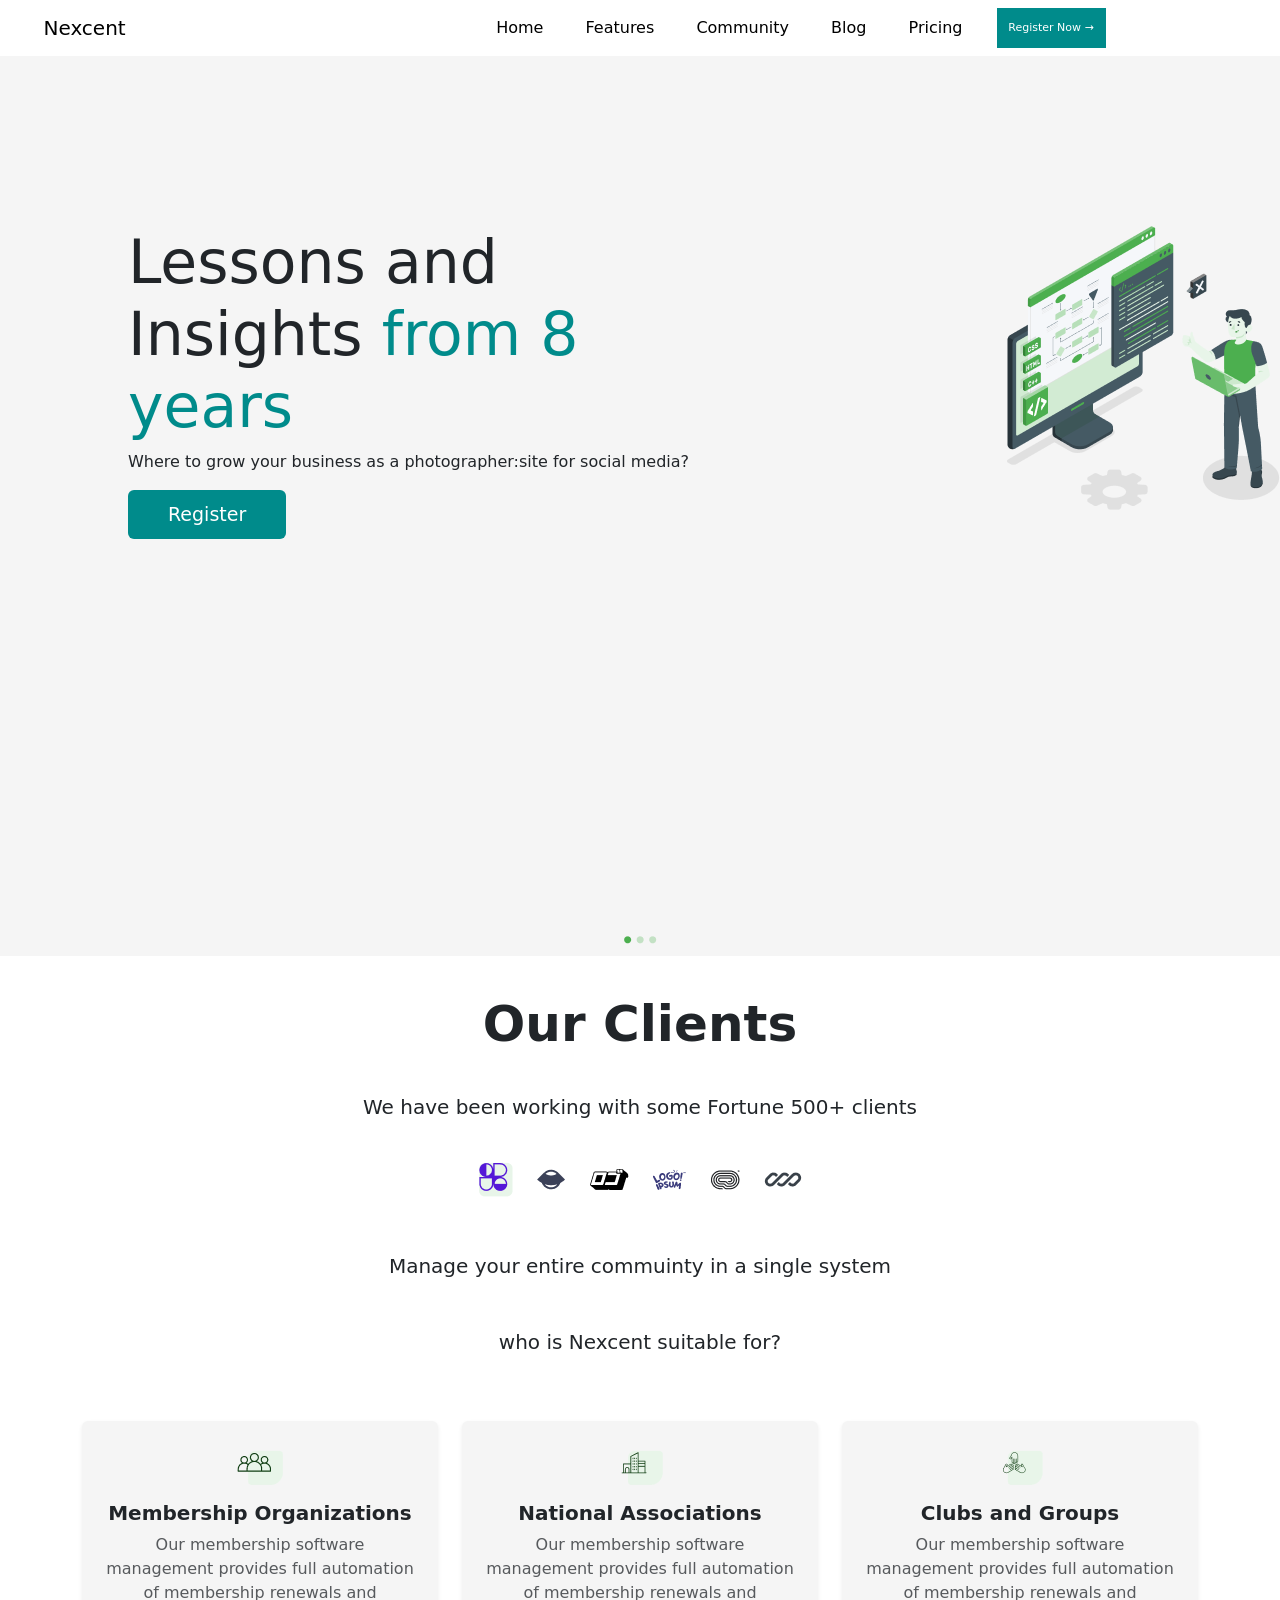
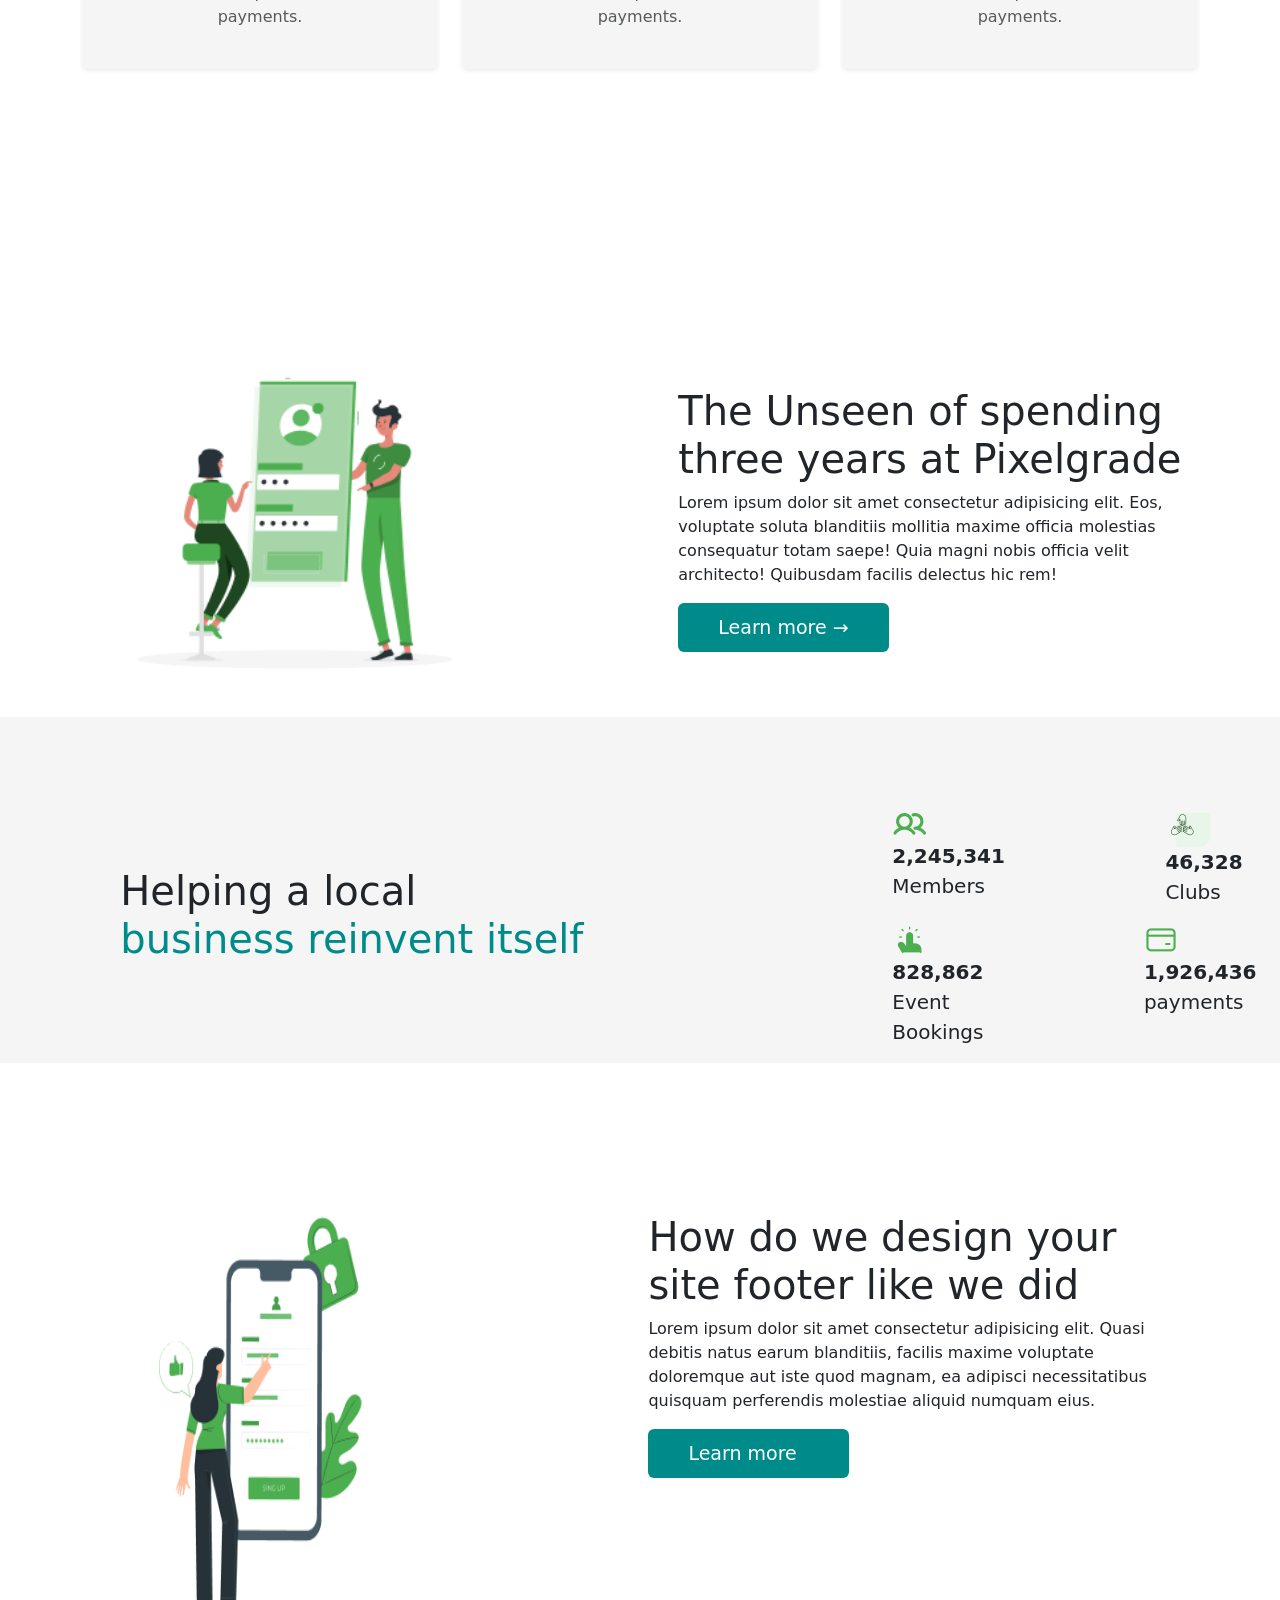
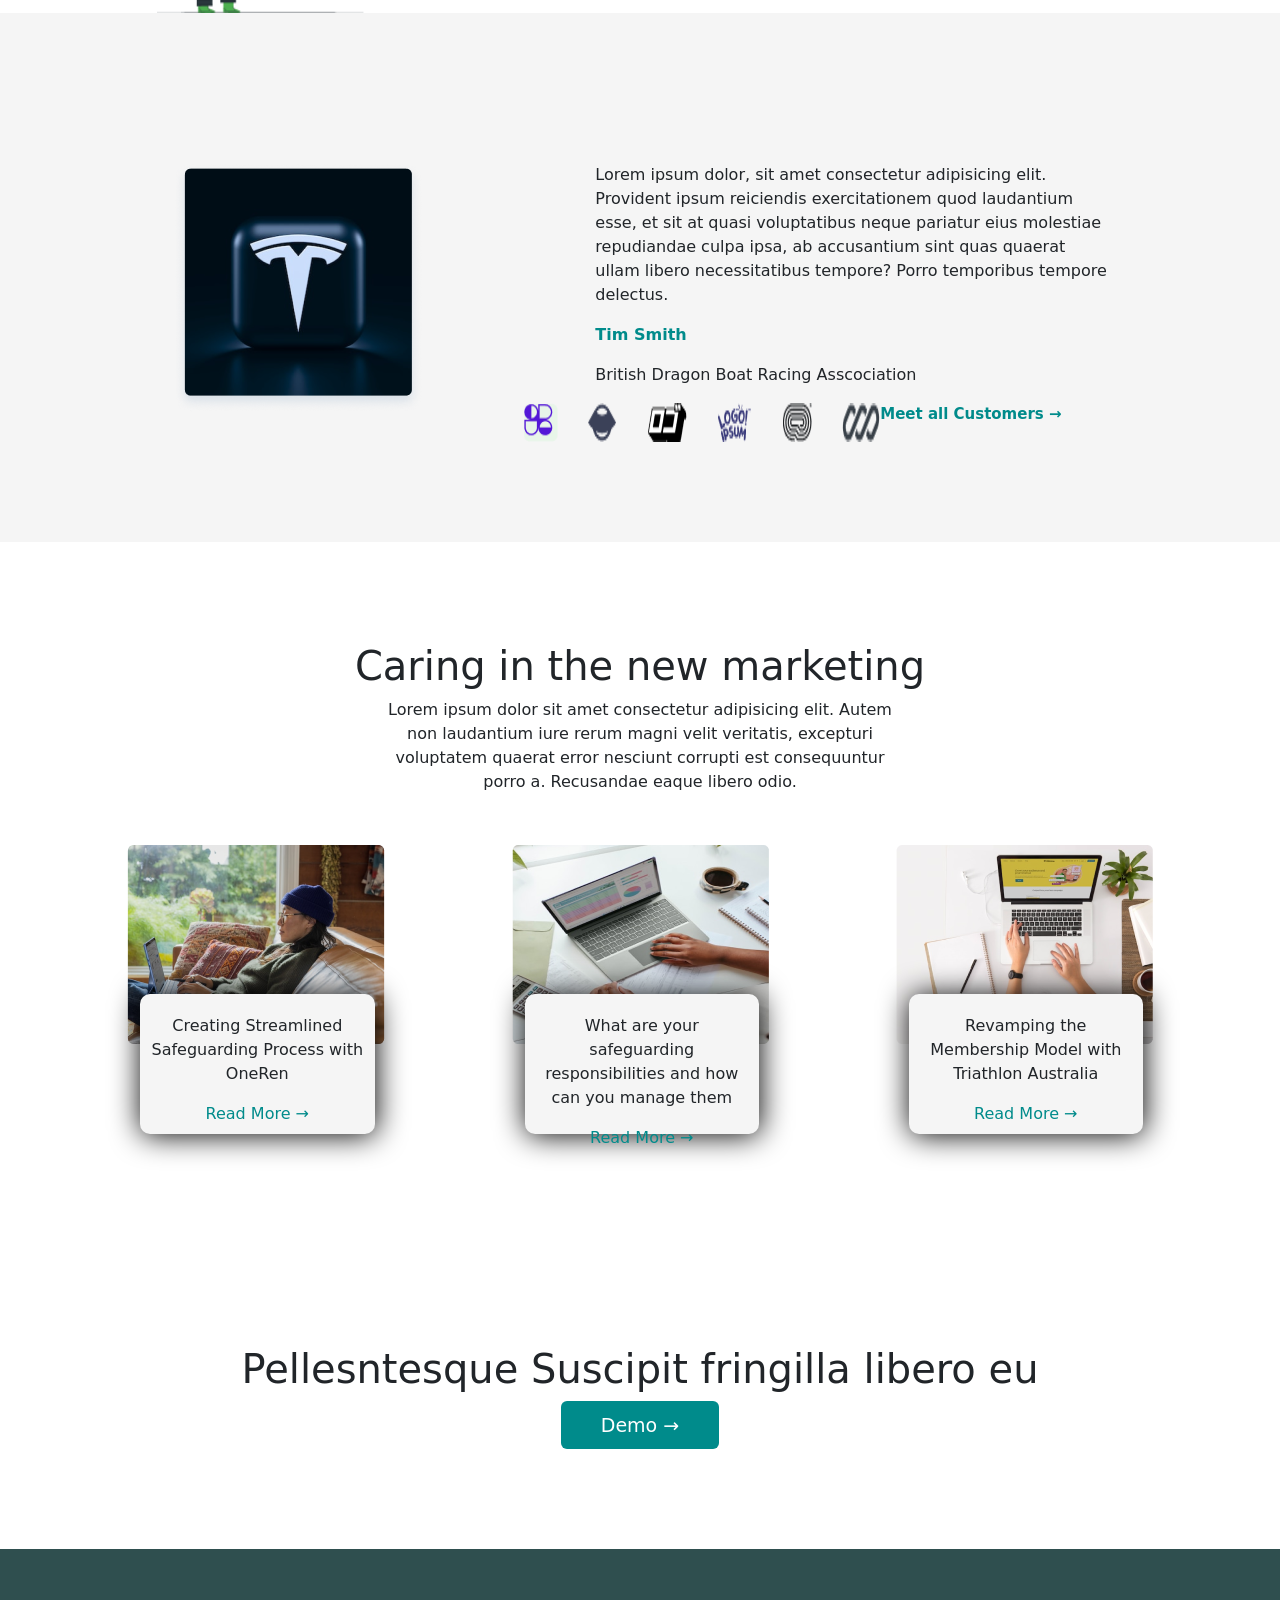
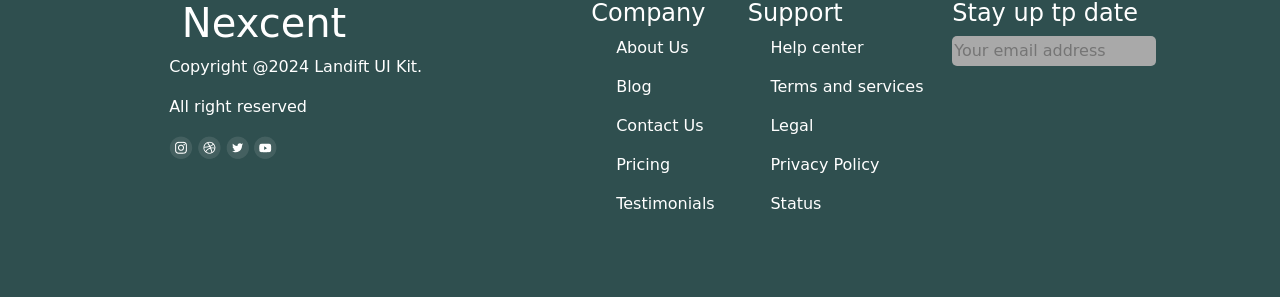
==== Projects/Figma project/index.html @ cd5480b9 "commited" ====
<!DOCTYPE html>
<html lang="en">
<head>
    <meta charset="UTF-8">
    <meta name="viewport" content="width=device-width, initial-scale=1.0">
    <title>Nexcent</title>
       
<!-- Custom bootstrap link -->
<link rel="stylesheet" href="index.css">
<!-- Css bootstrap link -->
<link href="https://cdn.jsdelivr.net/npm/bootstrap@5.0.2/dist/css/bootstrap.min.css" rel="stylesheet">    
<!-- Js -->
<script src="https://cdn.jsdelivr.net/npm/bootstrap@5.0.2/dist/js/bootstrap.bundle.min.js" ></script>
    
</head>
<body>

    <!-- Nav Bar -->
    <nav class="navbar navbar-expand-lg navbar-light ">
        <div class="container-fluid">
          <a class="navbar-brand " href="" id="logo" > <img src="img/icon.png" alt=""> Nexcent</a>
          <button class="navbar-toggler" type="button" data-bs-toggle="collapse" data-bs-target="#navbarNavDropdown" aria-controls="navbarNavDropdown" aria-expanded="false" aria-label="Toggle navigation">
            <span class="navbar-toggler-icon"></span>
          </button>
          <div class="collapse navbar-collapse" id="navbarNavDropdown">
            <ul class="navbar-nav">
      
                      <ul class="navbar-nav">
                        <li class="nav-item ">
                          <a class="nav-link active "  href="">Home</a>
                        </li>
                      <li class="nav-item">
                          <a class="nav-link active" href="">Features</a>
                          
                      </li>  
                            <li class="nav-item">
                              <a class="nav-link active " href="">Community </a>
                            </li>
                                        
                    <li class="nav-item ">
                      <a class="nav-link active " href="">Blog</a>
                    </li>

                    <li class="nav-item ">
                      <a class="nav-link active " href="">Pricing</a>
                    </li>
                    
                    <li class="nav-item ">
                      <button>Register Now &#8594;</button>
                    </li>
                    
              </ul>  
          </div>
        </div>
      </nav>
<!-- Ends Here -->




<!-- Section 1 -->

        <section class="section1">
            
          <div class="first">
              <h1>Lessons and Insights  <span style="color:darkcyan;">from 8 years</span> </h1>
              <p>Where to grow your business as a photographer:site for social media?</p>
              <button>Register</button>
          </div>

          <div class="first hidden" id="second">
              <img src="img/Illustration.png" alt="No_image">
          </div>

          
        </section>
        <div style="display: flex; justify-content:center; align-items:center;margin-top:-20px;">
          <img src="img/Dot.png" alt="No_image">

        </div>
        <!-- Ends Here -->



</section>


        <!-- Section2 -->
        <section class="section2">
          <div>
              <h1>Our Clients</h1>
          </div>
          <div>
              <p>We have been working with some Fortune 500+ clients</p>
  
          </div>
              <div class="d-flex flex-wrap justify-content-center align-items-center gap-4 my-4">
    <img src="img/Logo.png" alt="Client Logo" style="max-height:40px;">
    <img src="img/Logo (1).png" alt="Client Logo" style="max-height:60px;">
    <img src="img/Logo (2).png" alt="Client Logo" style="max-height:60px;">
    <img src="img/Logo (3).png" alt="Client Logo" style="max-height:60px;">
    <img src="img/Logo (4).png" alt="Client Logo" style="max-height:60px;">
    <img src="img/Logo (5).png" alt="Client Logo" style="max-height:60px;">
  </div>

            
          <div>
            <p >Manage your entire commuinty in a single system </p>
            
          </div>
          <div>
            <p>who is Nexcent suitable for?</p>
            
          </div>
          </section>
  
  
<!-- Ends Here -->




<!-- section  3   -->
        
     <!-- Section 3 -->
<section class="section3 py-5"  >
  <div class="container">
    <div class="row g-4 text-center">

      <div class="col-md-4" >
        <div class="card border-0 shadow-sm h-100 p-4" style="box-shadow:1px 1px 30px black;background-color: whitesmoke; cursor: pointer;">
          <img src="img/Icon (6).png" alt="Membership Organizations" class="mx-auto mb-3" style="max-height:60px;">
          <h5 class="fw-bold">Membership Organizations</h5>
          <p class="text-muted">
            Our membership software management provides full automation of membership renewals and payments.
          </p>
        </div>
      </div>

      <div class="col-md-4">
        <div class="card border-0 shadow-sm h-100 p-4" style="    box-shadow:1px 1px 30px black;    background-color: whitesmoke;    cursor: pointer;">
          <img src="img/Icon (5).png" alt="National Associations" class="mx-auto mb-3" style="max-height:60px;">
          <h5 class="fw-bold">National Associations</h5>
          <p class="text-muted">
            Our membership software management provides full automation of membership renewals and payments.
          </p>
        </div>
      </div>

      <div class="col-md-4">
        <div class="card border-0 shadow-sm h-100 p-4" style="    box-shadow:1px 1px 30px black;    background-color: whitesmoke;    cursor: pointer;">
          <img src="img/Icon (4).png" alt="Clubs and Groups" class="mx-auto mb-3" style="max-height:60px;">
          <h5 class="fw-bold">Clubs and Groups</h5>
          <p class="text-muted">
            Our membership software management provides full automation of membership renewals and payments.
          </p>
        </div>
      </div>

    </div>
  </div>
</section>


<!-- Ends Here -->




<!-- Section 4 -->

<section class="section4"> 

  <div  id="first">
      <img src="img/Frame 35.png" alt="No_image">
      

  </div>

  
  <div class="inner" id="first">
    <h1>The Unseen of spending three years at Pixelgrade</h1>

    <p>Lorem ipsum dolor sit amet consectetur adipisicing elit. Eos, voluptate soluta blanditiis mollitia maxime officia molestias consequatur totam saepe! Quia magni nobis officia velit architecto! Quibusdam facilis delectus hic rem!</p>
      <button>Learn more &#8594; </button>
  </div>

</section>
<!-- Ends Here -->



<!-- Section  5-->

<section class="section5">
  
  <div class="hid">
    <h1>Helping a local <span style="color:darkcyan;"> business reinvent itself</span> </h1>

  </div>


      
        <div class="inner hid">
          

          <div class="inner2 ">

            
                  
                <div>
                  <img src="img/Icon (2).png" alt="No_image">
            
                  <p>  2,245,341<br> <span style="font-weight: normal;">Members</span> </p>
                
                </div>
                  

                <div id="inner3">
                  <img src="img/Icon (4).png" alt="No_image">
                 
                  <p>46,328 <br> <span style="font-weight: normal;">  Clubs</span> </p>
                   
                </div>

                
                      
        
                      
                  
                </div>
                            

                <div class="inner2">

                          <div>
                              
                        <img src="img/Icon (1).png" alt="No_image"> 
        
                        <p>  828,862 <br>  <span style="font-weight: normal;">Event Bookings </span> </p>
                    
                          </div>
        
                  

                        <div id="inner3">
                          

                          
                              <img src="img/wallet.png" alt="No_image">
                             
                              <p> 1,926,436 <br>    <span style="font-weight: normal;">payments</span>  </p>

                        </div>

               </div>
                  
          
        </div>
        
      
  </section>

  <!-- Ends Here -->

<!-- Section6 -->


<section class="section6 hid">

      <div >
          <img src="img/pana.png" alt="No_image">
      </div>

      <div class="inner">
          <h1>How do we design your site footer like we did</h1>
          <p>Lorem ipsum dolor sit amet consectetur adipisicing elit. Quasi debitis natus earum blanditiis, facilis maxime voluptate doloremque aut iste quod magnam, ea adipisci necessitatibus quisquam perferendis molestiae aliquid numquam eius.</p>
          <button>Learn more &nbsp;</button>
      </div>
</section>


<!-- Ends here -->






<!-- Section7 -->

<section class="section7">

      <div class="hid">
          <img src="img/image 9.png" alt="No_image">
      </div>

      <div class="inner hid">
          
          <p>Lorem ipsum dolor, sit amet consectetur adipisicing elit. Provident ipsum reiciendis exercitationem quod laudantium esse, et sit at quasi voluptatibus neque pariatur eius molestiae repudiandae culpa ipsa, ab accusantium sint quas quaerat ullam libero necessitatibus tempore? Porro temporibus tempore delectus.</p>
          <p style="color: darkcyan;font-weight:bolder;">Tim Smith</p>
          <p>British Dragon Boat Racing Asscociation</p>
          
    <span><img src="img/Logo.png" alt="No_image"><img src="img/Logo (1).png" alt="No_image"><img src="img/Logo (2).png" alt="No_image"><img src="img/Logo (3).png" alt="No_image"><img src="img/Logo (4).png" alt="No_image"><img src="img/Logo (5).png" alt="No_image">    <p style="color: darkcyan;font-weight:bolder;font-size: 15px;">Meet all Customers &#8594;</p></span>

      </div>

</section>


<!-- Ends Here -->




<!-- Section8 -->
  <section class="section8">
   
      <h1>Caring in the new marketing</h1>
      
        <p>Lorem ipsum dolor sit amet consectetur adipisicing elit. Autem non laudantium iure rerum magni velit veritatis, excepturi voluptatem quaerat error nesciunt corrupti est consequuntur porro a. Recusandae eaque libero odio.</p>

        <div class="images">

          <div class="inner hid">

            <img src="img/image 18.png" alt="No_image">

            <div class="overlay">
                <p>Creating Streamlined Safeguarding Process with OneRen</p>
                <p style="color: darkcyan;">Read More &#8594;</p>

            </div>

          </div>
          
          <div class="inner hid">
            <img src="img/image 19.png" alt="No_image">

            <div class="overlay">
              <p>What are your safeguarding responsibilities and how can you manage them</p>
              <p style="color: darkcyan;">Read More &#8594;</p>
                
          </div>

            
          </div>
          
          <div class="inner hid">
            <img src="img/image 20.png" alt="No_image">

            <div class="overlay">

              <p>Revamping the Membership Model with Triathlon Australia</p>
              <p style="color: darkcyan;">Read More &#8594;</p>
                
          </div>

            
          </div>

          
        </div>

  </section>

<!-- Ends Here -->




<!-- Section9 -->

<section class="section9">
    <h1>Pellesntesque Suscipit fringilla libero eu</h1>
    <button>Demo &#8594;</button>
</section>
<!-- Ends Here -->

<!-- Footer -->

<footer >

    <div class="logo hid">
      <h1><img src="img/icon.png" alt=""> Nexcent</h1>
      <p>Copyright @2024 Landift UI Kit.</p>
      <p>All right reserved</p>
      <p><img src="img/insta.png" alt="No_image"> <img src="img/Social Icons.png" alt="No_image"> <img src="img/twitter.png" alt="No_image"> <img src="img/youtube.png" alt="No_image"> </p>
    </div>
   
    <div class="outer hid">
            
      <div class="inner">

        <h4>Company</h4>
        <ul>
          <li>About Us</li>
          <li>Blog</li>
          <li>Contact Us</li>
          <li>Pricing</li>
          <li>Testimonials</li>
          
        </ul>

      </div>

      <div class="secondouter">
              
          <div class="inner">
            
            <h4>Support</h4>
            <ul>
              <li>Help  center</li>
              <li>Terms and services</li>
              
              <li>Legal</li>
              
              <li>Privacy Policy</li>
              <li>Status</li>
              
            </ul>
            
          </div>

          <div class="inner" id="inner">

            <h4>Stay up tp date</h4>
            <input type="text"  placeholder="Your email address">
          </div>

      </div>
      
    </div>
    
</footer>

<!-- Ends Here -->
<script src="index.js"></script>

</body>
</html>
---- Projects/Figma project/index.css ----
nav{
    background-color: white;
}
#logo{
    font-size: 20px;
    font-weight: 500;
    margin-left: 2%;
}
ul{
    margin-left: 20%;
    
}
ul li{
    
    padding-left: 6%;
}


nav div ul li button{
    width: 190%;
    height: 40px;    
    background-color: darkcyan;
    color: white;
    border: none;
    font-size: 11px;


}


@media(max-width:1000px){
    nav div ul li button{
        width: 100%;
        
    
    }
    ul{
        margin-left: 0%;
        
    }
    ul li{
        
        padding-left: 0%;
    }
    
}

/* Sdction1 */

.section1{
    padding-top: 170px;
    
    display: flex;
    background-color: whitesmoke;
    padding-left: 10%;
    height: 100vh;


}

.section1 .first h1{
    font-size: 60px;
    width: 70%;
    
}


.section1 .first button{
    padding: 10px 40px;
    color: white;
    background-color: darkcyan;
    border: none;
    border-radius: 6px;
    font-size: 19px;
    transition: 1s;
}
.section1 .first button:hover{
    font-size: 23px;

}


.section1 #second{
    margin-top: 0%;
  }
  



@media(max-width:800px){
    .section1{
        padding-top: 250px;
    
        padding-left: 4%;
        
    }  
    .section1 .first h1{
        font-size: 64px;
        width: 100%;
    }
      

}

@media(max-width:700px){
    

.section1{
    padding-top: 100px;
    
    display: block;
    height: 850px;
    
    
}
.section1 .first h1{
    font-size: 50px;
    width: 90%;
    
}
.section1 #second{
    margin-top: 20%;
  }

  
   
}


@media (max-width:350px){
    .section1 #second{
        margin-top: 0%;
      }
    
        
}

/* Ends Here */







/* Section 2 styling */

.section2{
    margin-top: 50px;
}
.section2 div {
    display: flex;
    justify-content: center;
    align-items: center;
}
.section2 div h1{
    font-size: 50px;
    font-weight: bolder;

}
.section2 div p{
    margin-top: 30px;
    font-size: 50px;
    text-align: center;
    
    
}


.section2 div p{
    font-size: 20px;
    text-align: center;
}




@media(max-width:700px){

    .section2 span img{
        
        padding-left: 2%;
        width: 12%;
    }
    
    
}
/* Ends Here */








/* Section3 styling */







/* Ends Here */


.section4{
    margin-top: 200px;
    display: flex;
    justify-content: space-around;       
}

.section4 div img{
    height: 400px;
    
}


.section4 .inner{
    margin-top: 70px;
    width: 40%;
}

.section4 #first :nth-child(2){
    transition-delay: 800ms;
    
}


.inner:nth-child(2){
    transition-delay: 300ms;

}
 .inner:nth-child(3){
    transition-delay: 500ms;
    

}

.section4 .inner button{
    padding: 10px 40px;
    color: white;
    background-color: darkcyan;
    border: none;
    border-radius: 6px;
    font-size: 19px;
transition: 1s;

}


.section4 .inner button:hover{
font-size: 23px;

}


@media(max-width:700px){
    .section4{
        margin-top: 200px;
        display: block;
           
    }
    .section4 .inner{
        margin-top: 40px;
        
        width: 90%;
        text-align: center;
    }
    
.section4 div img{
    
    width: 80%;
    
}

    
}

/* Ends Here */






/* Section 5 */
.section5{
    background-color: whitesmoke;
    padding-top: 150px;
    display: flex;
    justify-content: center;
    
}

.section5 div h1{
    width: 60%;
}

.section5 .inner{
    margin-top: -60px;
    
}

.section5   .inner .inner2{
        display: flex;
        justify-content: space-between;   
     
}

.section5 .inner .inner2 #inner3{
    margin-left: 60%;
}

.section5 .inner div p img{
    width: 50%;
}

.section5 .inner .inner2 div p{
    font-size: 20px;
    font-weight: bolder;
}


@media(max-width:1000px){

    .section5{
        
        display: block;
       
    }
    

    .section5 div h1{
        width: 90%;
        text-align: center;
    }
    
    .section5   .inner .inner2{
    
    display: flex;
    justify-content: space-evenly;
    
    }

    
    .section5 .inner{
        margin-top: 100px;
        
    }
    
    

}


@media(max-width:600px){
    .section5{
        
        display: block;
       
    }

    .section5 div h1{
        width: 90%;
        text-align: center;
    }


    .section5   .inner .inner2{
    
        display: flex;  
        justify-content: space-evenly;
    }
    
    .section5 .inner div p img{
        width: 40%;
    }
    
    
    .section5 .inner{
        margin-top: 100px;
        
    }

    .section5 .inner .inner2 #inner3{
        margin-left: 0%;
    }
    
    
}

/* Ends Here */




/* Styling for Section6 */

.section6{
    margin-top: 150px;
    display: flex;
    justify-content: space-evenly;
}
.section6 div img{
    height: 400px;
    width: 70%;
    
}

.section6 .inner{
    width: 40%;
}

.section6 .inner button{
    padding: 10px 40px;
    color: white;
    background-color: darkcyan;
    border: none;
    border-radius: 6px;
    font-size: 19px;
transition: 1s;


}


.section6 .inner button:hover{
font-size: 23px;

}





@media(max-width:700px){
    .section6{
        
        display: block;
        margin-bottom: 100px;
        
    }
    .section6 div img{
        height: 400px;
        
    }
    
    .section6 .inner{
        width: 90%;
        text-align: center;
    }
    
}

/* Ends Here */



/* styling for Section7 */

.section7{
    background-color: whitesmoke;
    padding-top: 150px;
    display: flex;
    justify-content:space-evenly;
    padding-bottom: 100px;
}


.section7 .inner {
    
    width: 40%;

}

.section7 .inner span{
    display: flex;
    margin-left:-20%;
}
.section7 .inner span img{
    
    padding-left: 5%;
    
    
}





@media(max-width:700px){

    
.section7{
    
    display: block;
    
}

.section7 div img{
    
    display: block;
    margin-left:auto;
    margin-right: auto;
}

.section7 .inner {
    
    width: 90%;
    text-align: center;
}
.section7 .inner span img{
    width: 10%;
    padding-left: 2%;
    
    
}

    
}

/* Ends Here */


.section8{
    margin-top: 100px;
    
}
.section8 h1{
    text-align: center;
}

.section8  p{
    text-align: center;
    width: 40%;
    display: block;
    margin-left: auto;
    margin-right: auto;
}



.section8 .images{
    margin-top: 50px;
    display: flex;
    justify-content: space-evenly;

}


.section8 .images .inner{
    position: relative;
    display: inline-block;

}


/* Overlay1 part */

.section8 .images .inner .overlay{

    position: absolute;   
    
    display: block;
    
    background-color: whitesmoke;
    
    cursor: pointer;
    width: 91%;
    left: 5%;
    top:150px;
    border-radius: 10px;
    height: 140px;
    box-shadow:1px 1px 30px black;
    padding: 20px 10px;
    
 
}



.section8 .images .inner .overlay p{

    text-align: center;
    width: 100%;
}



            


@media(max-width:800px){
    
.section8{
    margin-top: 100px;
    
}
.section8 h1{
    text-align: center;
}

.section8  p{
    text-align: center;
    width: 90%;
    display: block;
    margin-left: auto;
    margin-right: auto;
}


.section8 .images{
    display: block;

}
.section8 .images .inner{
    position: relative;
    display: inline-block;

    margin-top: 130px;
    margin-left: 10%;
}


.section8 .images .inner .overlay{

    position: absolute;   
    
    display: block;
    
    background-color: whitesmoke;
    
    cursor: pointer;
    width: 91%;
    left: 5%;
    
    border-radius: 10px;
    height: 140px;
    box-shadow:1px 1px 30px black;
    padding: 20px 10px;
    
 
}



.section8 .images div .overlay p{


    text-align: center;
    width: 100%;
}



}

/* Ends Here */


/* Styling for Section9 */


.section9{
    margin-top: 300px;
}
.section9 h1{
    text-align: center;
}
.section9 button{
    padding: 10px 40px;
    color: white;
    background-color: darkcyan;
    border: none;
    border-radius: 6px;
    display: block;
    margin-left: auto;
    margin-right: auto;
    font-size: 19px;
    transition: 1s;
    
}

.section9 button:hover{
font-size: 23px;

}


/* Ends Here */



/* Footer */

footer{
    margin-top: 100px;
    background-color: darkslategrey;
    color: white;
    display: flex;
    justify-content: space-evenly;
    padding-top: 50px;
    padding-bottom: 50px;
}

footer .logo p img{
    cursor: pointer;
}

footer .outer{
    display: flex;
    justify-content: space-evenly;
}

footer .outer .inner{
    margin-right: 5%;

}
/* footer .inner h4{
    margin-left: 10%;
} */

footer .outer .inner ul{
    list-style: none;
    width: 100%;
    margin-left: -10%;
    
}

footer .outer .inner ul li{
    padding-bottom: 15px;
    text-wrap: nowrap;
    cursor: pointer;
    
}

footer .outer .secondouter{
    display: flex;
}

footer .outer .secondouter .inner ul li{
    padding-bottom: 15px;
    text-wrap: nowrap;
    
}

footer .outer .secondouter .inner  input{
    background-color:darkgrey;
    color: white;
    border: none;
    border-radius: 5px;
    height: 30px;
    

}

@media(max-width:800px){
    footer .logo{
     display: block;
     text-align: center; 
    }
    footer{
        display: block;
    }   
    footer .outer{
        display: flex;
        
    }
    
footer .outer .secondouter{
    display: flex;
}




}

@media(max-width:600px){

    footer .outer .secondouter {
        display: block;
    }

    footer .outer .secondouter #inner{
        display: flex;
        justify-content: space-evenly;
        margin-left: -55%;
    }
    footer .outer .secondouter .inner  input{
 
        width: 50%;
        }
           
}
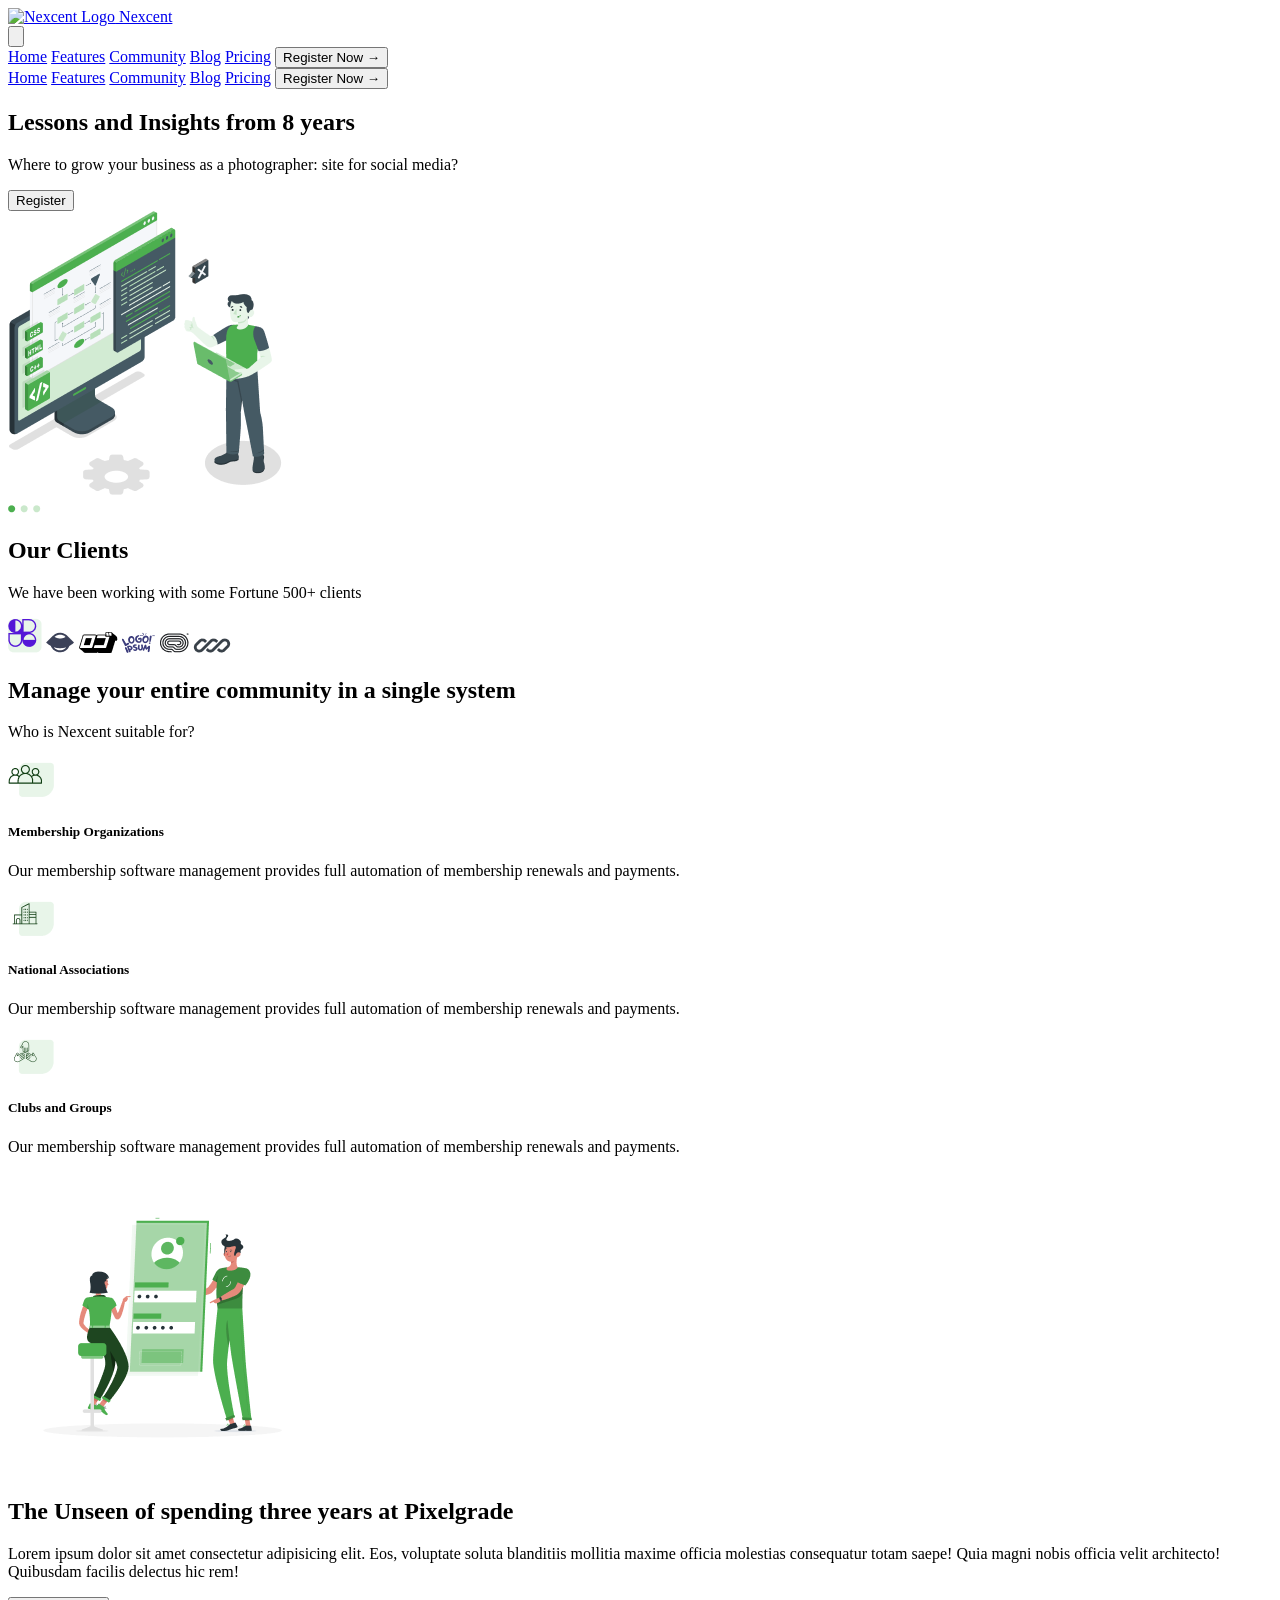
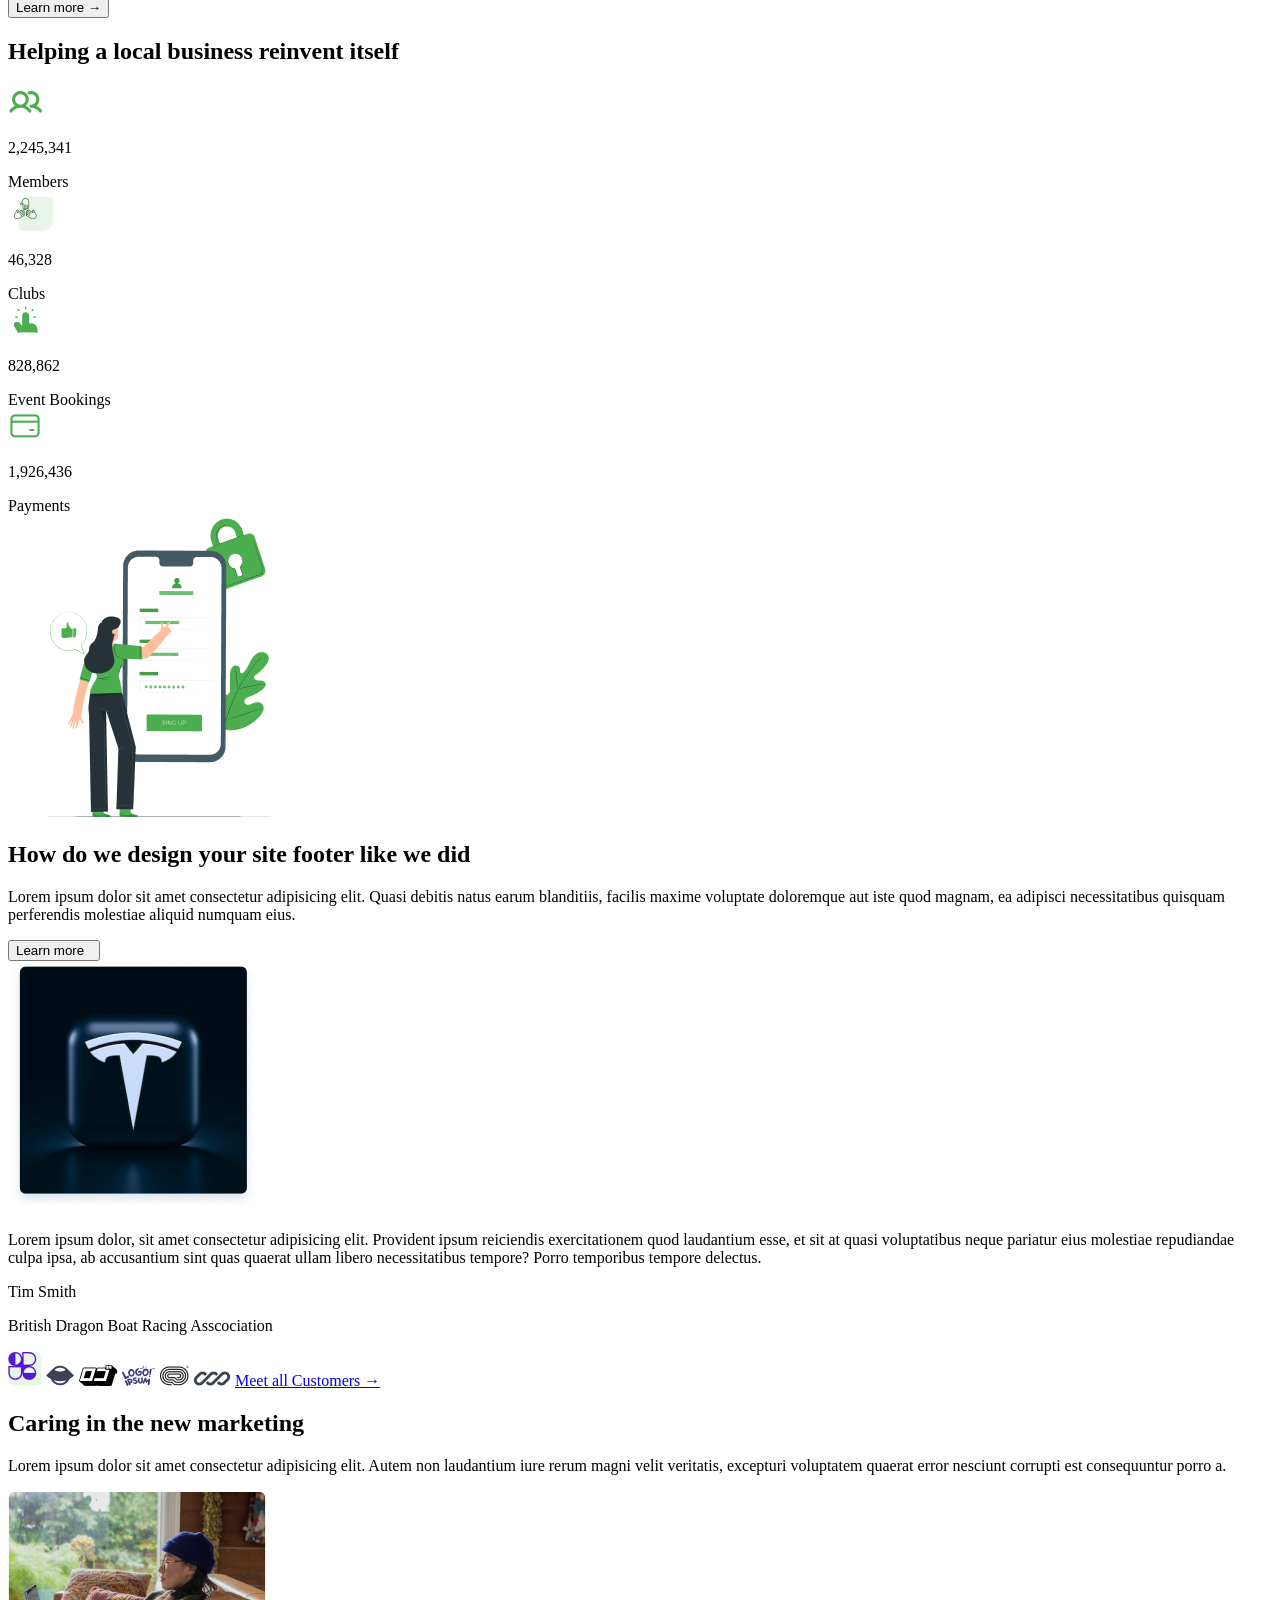
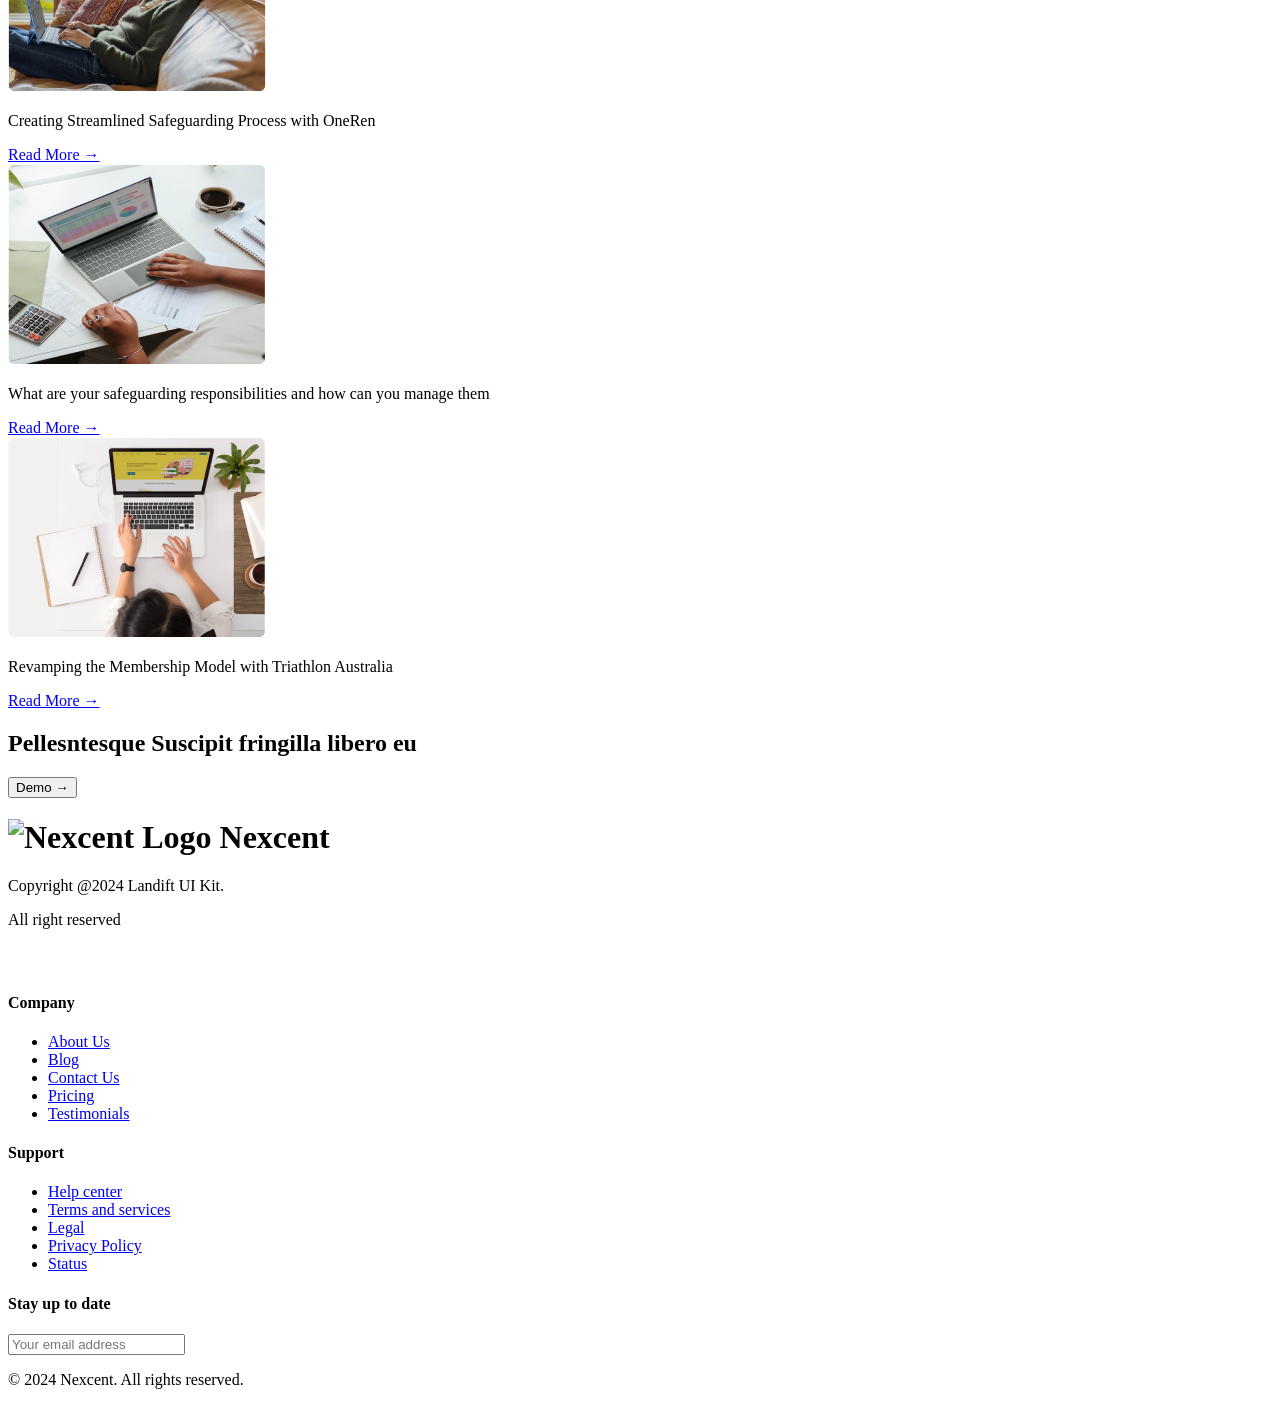
==== commit db4dd116: "commited" ====
--- a/Projects/Figma project/index.html
+++ b/Projects/Figma project/index.html
@@ -3,439 +3,363 @@
 <head>
     <meta charset="UTF-8">
     <meta name="viewport" content="width=device-width, initial-scale=1.0">
-    <title>Nexcent</title>
-       
-<!-- Custom bootstrap link -->
-<link rel="stylesheet" href="index.css">
-<!-- Css bootstrap link -->
-<link href="https://cdn.jsdelivr.net/npm/bootstrap@5.0.2/dist/css/bootstrap.min.css" rel="stylesheet">    
-<!-- Js -->
-<script src="https://cdn.jsdelivr.net/npm/bootstrap@5.0.2/dist/js/bootstrap.bundle.min.js" ></script>
-    
+    <title>Nexcent - Tailwind Conversion</title>
+    <script src="https://cdn.tailwindcss.com"></script>
+    <script>
+        /* Custom Tailwind Configuration (optional, but helps define the main green color) */
+        /* This uses Tailwind's JIT mode and the config in the script tag below to define 'primary' */
+        tailwind.config = {
+            theme: {
+                extend: {
+                    colors: {
+                        'primary': '#217b7b', /* A custom dark cyan/green */
+                        'neutral-silver': '#F5F7FA',
+                        'neutral-dark-gray': '#4D4D4D',
+                        'neutral-gray': '#717171',
+                    },
+                }
+            }
+        }
+    </script>
 </head>
 <body>
 
-    <!-- Nav Bar -->
-    <nav class="navbar navbar-expand-lg navbar-light ">
-        <div class="container-fluid">
-          <a class="navbar-brand " href="" id="logo" > <img src="img/icon.png" alt=""> Nexcent</a>
-          <button class="navbar-toggler" type="button" data-bs-toggle="collapse" data-bs-target="#navbarNavDropdown" aria-controls="navbarNavDropdown" aria-expanded="false" aria-label="Toggle navigation">
-            <span class="navbar-toggler-icon"></span>
-          </button>
-          <div class="collapse navbar-collapse" id="navbarNavDropdown">
-            <ul class="navbar-nav">
-      
-                      <ul class="navbar-nav">
-                        <li class="nav-item ">
-                          <a class="nav-link active "  href="">Home</a>
-                        </li>
-                      <li class="nav-item">
-                          <a class="nav-link active" href="">Features</a>
-                          
-                      </li>  
-                            <li class="nav-item">
-                              <a class="nav-link active " href="">Community </a>
-                            </li>
-                                        
-                    <li class="nav-item ">
-                      <a class="nav-link active " href="">Blog</a>
-                    </li>
-
-                    <li class="nav-item ">
-                      <a class="nav-link active " href="">Pricing</a>
-                    </li>
+    <nav class="bg-white shadow-md">
+        <div class="max-w-7xl mx-auto px-4 sm:px-6 lg:px-8">
+            <div class="flex justify-between items-center h-20">
+                <a class="flex items-center space-x-2 text-2xl font-bold text-primary" href="#"> 
+                    <img src="img/icon.png" alt="Nexcent Logo" class="h-8"> Nexcent
+                </a>
+
+                <div class="md:hidden">
+                    <button id="mobile-menu-button" type="button" class="text-neutral-dark-gray hover:text-primary focus:outline-none focus:text-primary">
+                        <svg class="h-6 w-6" fill="none" stroke="currentColor" viewBox="0 0 24 24" xmlns="http://www.w3.org/2000/svg"><path stroke-linecap="round" stroke-linejoin="round" stroke-width="2" d="M4 6h16M4 12h16M4 18h16"></path></svg>
+                    </button>
+                </div>
+                
+                <div class="hidden md:flex space-x-8 items-center">
+                    <a href="#" class="text-neutral-gray hover:text-primary font-medium">Home</a>
+                    <a href="#" class="text-neutral-gray hover:text-primary font-medium">Features</a>
+                    <a href="#" class="text-neutral-gray hover:text-primary font-medium">Community</a>
+                    <a href="#" class="text-neutral-gray hover:text-primary font-medium">Blog</a>
+                    <a href="#" class="text-neutral-gray hover:text-primary font-medium">Pricing</a>
+                    <button class="bg-primary text-white py-2 px-4 rounded hover:opacity-90 transition duration-300">
+                        Register Now &rarr;
+                    </button>
+                </div>
+            </div>
+        </div>
+        
+        <div class="md:hidden hidden" id="mobile-menu">
+            <div class="px-2 pt-2 pb-3 space-y-1 sm:px-3">
+                <a href="#" class="block px-3 py-2 rounded-md text-base font-medium text-neutral-dark-gray hover:bg-neutral-silver hover:text-primary">Home</a>
+                <a href="#" class="block px-3 py-2 rounded-md text-base font-medium text-neutral-dark-gray hover:bg-neutral-silver hover:text-primary">Features</a>
+                <a href="#" class="block px-3 py-2 rounded-md text-base font-medium text-neutral-dark-gray hover:bg-neutral-silver hover:text-primary">Community</a>
+                <a href="#" class="block px-3 py-2 rounded-md text-base font-medium text-neutral-dark-gray hover:bg-neutral-silver hover:text-primary">Blog</a>
+                <a href="#" class="block px-3 py-2 rounded-md text-base font-medium text-neutral-dark-gray hover:bg-neutral-silver hover:text-primary">Pricing</a>
+                <button class="w-full text-left bg-primary text-white py-2 px-3 mt-2 rounded-md hover:opacity-90 transition duration-300">
+                    Register Now &rarr;
+                </button>
+            </div>
+        </div>
+    </nav>
+    <section class="py-16 bg-neutral-silver">
+        <div class="max-w-7xl mx-auto px-4 sm:px-6 lg:px-8">
+            <div class="flex flex-col md:flex-row items-center justify-between gap-8">
+                <div class="md:w-1/2 text-center md:text-left">
+                    <h1 class="text-5xl lg:text-6xl font-extrabold text-neutral-dark-gray leading-tight mb-4">
+                        Lessons and Insights 
+                        <span class="text-primary block sm:inline">from 8 years</span>
+                    </h1>
+                    <p class="text-lg text-neutral-gray mb-8">
+                        Where to grow your business as a photographer: site for social media?
+                    </p>
+                    <button class="bg-primary text-white py-3 px-8 rounded hover:opacity-90 font-medium transition duration-300 shadow-lg">
+                        Register
+                    </button>
+                </div>
+
+                <div class="md:w-1/2 mt-8 md:mt-0">
+                    <img src="img/Illustration.png" alt="Illustration" class="w-full max-w-sm mx-auto">
+                </div>
+            </div>
+        </div>
+        <div class="flex justify-center mt-4">
+            <img src="img/Dot.png" alt="Indicator Dots" class="h-2">
+        </div>
+    </section>
+    <section class="py-12 text-center">
+        <div class="max-w-5xl mx-auto px-4">
+            <h2 class="text-3xl font-bold text-neutral-dark-gray mb-2">Our Clients</h2>
+            <p class="text-neutral-gray mb-10">We have been working with some Fortune 500+ clients</p>
+            
+            <div class="flex flex-wrap justify-center items-center gap-6 md:gap-10 my-8">
+                <img src="img/Logo.png" alt="Client Logo" class="h-8 md:h-10">
+                <img src="img/Logo (1).png" alt="Client Logo" class="h-10 md:h-12">
+                <img src="img/Logo (2).png" alt="Client Logo" class="h-10 md:h-12">
+                <img src="img/Logo (3).png" alt="Client Logo" class="h-10 md:h-12">
+                <img src="img/Logo (4).png" alt="Client Logo" class="h-10 md:h-12">
+                <img src="img/Logo (5).png" alt="Client Logo" class="h-10 md:h-12">
+            </div>
+
+            <div class="mt-16">
+                <h2 class="text-3xl font-bold text-neutral-dark-gray mb-2">
+                    Manage your entire community in a single system 
+                </h2>
+                <p class="text-neutral-gray">Who is Nexcent suitable for?</p>
+            </div>
+        </div>
+    </section>
+    <section class="py-16 bg-neutral-silver">
+        <div class="max-w-7xl mx-auto px-4 sm:px-6 lg:px-8">
+            <div class="grid grid-cols-1 md:grid-cols-3 gap-8">
+
+                <div class="p-8 text-center bg-white rounded-lg shadow-xl hover:shadow-2xl transition duration-300 cursor-pointer">
+                    <img src="img/Icon (6).png" alt="Membership Organizations" class="mx-auto mb-4 h-12">
+                    <h5 class="text-xl font-bold text-neutral-dark-gray mb-3">Membership Organizations</h5>
+                    <p class="text-neutral-gray">
+                        Our membership software management provides full automation of membership renewals and payments.
+                    </p>
+                </div>
+
+                <div class="p-8 text-center bg-white rounded-lg shadow-xl hover:shadow-2xl transition duration-300 cursor-pointer">
+                    <img src="img/Icon (5).png" alt="National Associations" class="mx-auto mb-4 h-12">
+                    <h5 class="text-xl font-bold text-neutral-dark-gray mb-3">National Associations</h5>
+                    <p class="text-neutral-gray">
+                        Our membership software management provides full automation of membership renewals and payments.
+                    </p>
+                </div>
+
+                <div class="p-8 text-center bg-white rounded-lg shadow-xl hover:shadow-2xl transition duration-300 cursor-pointer">
+                    <img src="img/Icon (4).png" alt="Clubs and Groups" class="mx-auto mb-4 h-12">
+                    <h5 class="text-xl font-bold text-neutral-dark-gray mb-3">Clubs and Groups</h5>
+                    <p class="text-neutral-gray">
+                        Our membership software management provides full automation of membership renewals and payments.
+                    </p>
+                </div>
+            </div>
+        </div>
+    </section>
+    <section class="py-16">
+        <div class="max-w-7xl mx-auto px-4 sm:px-6 lg:px-8">
+            <div class="flex flex-col md:flex-row items-center justify-between gap-12">
+                <div class="md:w-1/2">
+                    <img src="img/Frame 35.png" alt="Feature Illustration" class="w-full max-w-lg mx-auto">
+                </div>
+
+                <div class="md:w-1/2 text-center md:text-left">
+                    <h2 class="text-3xl font-bold text-neutral-dark-gray mb-4">
+                        The Unseen of spending three years at Pixelgrade
+                    </h2>
+                    <p class="text-neutral-gray mb-6">
+                        Lorem ipsum dolor sit amet consectetur adipisicing elit. Eos, voluptate soluta blanditiis mollitia maxime officia molestias consequatur totam saepe! Quia magni nobis officia velit architecto! Quibusdam facilis delectus hic rem!
+                    </p>
+                    <button class="bg-primary text-white py-3 px-8 rounded hover:opacity-90 font-medium transition duration-300">
+                        Learn more &rarr;
+                    </button>
+                </div>
+            </div>
+        </div>
+    </section>
+    <section class="py-16 bg-neutral-silver">
+        <div class="max-w-7xl mx-auto px-4 sm:px-6 lg:px-8">
+            <div class="flex flex-col lg:flex-row items-center justify-between gap-12">
+                <div class="lg:w-1/3 text-center lg:text-left">
+                    <h2 class="text-3xl font-bold text-neutral-dark-gray mb-8">
+                        Helping a local 
+                        <span class="text-primary block sm:inline">business reinvent itself</span>
+                    </h2>
+                </div>
+
+                <div class="lg:w-2/3 grid grid-cols-2 gap-x-12 gap-y-8">
+                    <div class="flex items-center space-x-4">
+                        <img src="img/Icon (2).png" alt="Members" class="h-10 w-10">
+                        <div>
+                            <p class="text-2xl font-bold text-neutral-dark-gray">2,245,341</p>
+                            <span class="text-neutral-gray">Members</span>
+                        </div>
+                    </div>
+                    <div class="flex items-center space-x-4">
+                        <img src="img/Icon (4).png" alt="Clubs" class="h-10 w-10">
+                        <div>
+                            <p class="text-2xl font-bold text-neutral-dark-gray">46,328</p>
+                            <span class="text-neutral-gray">Clubs</span>
+                        </div>
+                    </div>
+                    <div class="flex items-center space-x-4">
+                        <img src="img/Icon (1).png" alt="Event Bookings" class="h-10 w-10">
+                        <div>
+                            <p class="text-2xl font-bold text-neutral-dark-gray">828,862</p>
+                            <span class="text-neutral-gray">Event Bookings</span>
+                        </div>
+                    </div>
+                    <div class="flex items-center space-x-4">
+                        <img src="img/wallet.png" alt="Payments" class="h-10 w-10">
+                        <div>
+                            <p class="text-2xl font-bold text-neutral-dark-gray">1,926,436</p>
+                            <span class="text-neutral-gray">Payments</span>
+                        </div>
+                    </div>
+                </div>
+            </div>
+        </div>
+    </section>
+    <section class="py-16">
+        <div class="max-w-7xl mx-auto px-4 sm:px-6 lg:px-8">
+            <div class="flex flex-col md:flex-row items-center justify-between gap-12">
+                <div class="md:w-1/2">
+                    <img src="img/pana.png" alt="Site Footer Illustration" class="w-full max-w-lg mx-auto">
+                </div>
+
+                <div class="md:w-1/2 text-center md:text-left">
+                    <h2 class="text-3xl font-bold text-neutral-dark-gray mb-4">
+                        How do we design your site footer like we did
+                    </h2>
+                    <p class="text-neutral-gray mb-6">
+                        Lorem ipsum dolor sit amet consectetur adipisicing elit. Quasi debitis natus earum blanditiis, facilis maxime voluptate doloremque aut iste quod magnam, ea adipisci necessitatibus quisquam perferendis molestiae aliquid numquam eius.
+                    </p>
+                    <button class="bg-primary text-white py-3 px-8 rounded hover:opacity-90 font-medium transition duration-300">
+                        Learn more &nbsp;
+                    </button>
+                </div>
+            </div>
+        </div>
+    </section>
+    <section class="py-16 bg-neutral-silver">
+        <div class="max-w-7xl mx-auto px-4 sm:px-6 lg:px-8">
+            <div class="flex flex-col lg:flex-row items-center justify-between gap-12">
+                <div class="lg:w-1/3">
+                    <img src="img/image 9.png" alt="Tim Smith" class="w-full max-w-sm mx-auto rounded-lg">
+                </div>
+
+                <div class="lg:w-2/3 text-center lg:text-left">
+                    <p class="text-neutral-gray italic mb-6">
+                        Lorem ipsum dolor, sit amet consectetur adipisicing elit. Provident ipsum reiciendis exercitationem quod laudantium esse, et sit at quasi voluptatibus neque pariatur eius molestiae repudiandae culpa ipsa, ab accusantium sint quas quaerat ullam libero necessitatibus tempore? Porro temporibus tempore delectus.
+                    </p>
+                    <p class="text-primary font-bold text-lg mb-1">Tim Smith</p>
+                    <p class="text-neutral-gray mb-8">British Dragon Boat Racing Asscociation</p>
                     
-                    <li class="nav-item ">
-                      <button>Register Now &#8594;</button>
-                    </li>
-                    
-              </ul>  
-          </div>
-        </div>
-      </nav>
-<!-- Ends Here -->
-
-
-
-
-<!-- Section 1 -->
-
-        <section class="section1">
+                    <div class="flex flex-wrap items-center justify-center lg:justify-start gap-6">
+                        <img src="img/Logo.png" alt="Client Logo" class="h-8">
+                        <img src="img/Logo (1).png" alt="Client Logo" class="h-10">
+                        <img src="img/Logo (2).png" alt="Client Logo" class="h-10">
+                        <img src="img/Logo (3).png" alt="Client Logo" class="h-10">
+                        <img src="img/Logo (4).png" alt="Client Logo" class="h-10">
+                        <img src="img/Logo (5).png" alt="Client Logo" class="h-10">
+                        
+                        <a href="#" class="text-primary font-bold text-sm hover:underline ml-4">
+                            Meet all Customers &rarr;
+                        </a>
+                    </div>
+                </div>
+            </div>
+        </div>
+    </section>
+    <section class="py-16 text-center">
+        <div class="max-w-7xl mx-auto px-4 sm:px-6 lg:px-8">
+            <h2 class="text-4xl font-bold text-neutral-dark-gray mb-3">Caring in the new marketing</h2>
+            <p class="text-neutral-gray max-w-xl mx-auto mb-12">
+                Lorem ipsum dolor sit amet consectetur adipisicing elit. Autem non laudantium iure rerum magni velit veritatis, excepturi voluptatem quaerat error nesciunt corrupti est consequuntur porro a.
+            </p>
+
+            <div class="grid grid-cols-1 md:grid-cols-3 gap-8">
+                <div class="relative group">
+                    <img src="img/image 18.png" alt="Blog Image 1" class="w-full h-auto rounded-lg shadow-lg">
+                    <div class="absolute bottom-0 left-1/2 transform -translate-x-1/2 translate-y-1/2 w-11/12 bg-neutral-silver p-6 rounded-lg shadow-xl transition duration-300 group-hover:scale-105">
+                        <p class="font-semibold text-neutral-dark-gray mb-3">Creating Streamlined Safeguarding Process with OneRen</p>
+                        <a href="#" class="text-primary font-bold text-sm hover:underline">Read More &rarr;</a>
+                    </div>
+                </div>
+                
+                <div class="relative group">
+                    <img src="img/image 19.png" alt="Blog Image 2" class="w-full h-auto rounded-lg shadow-lg">
+                    <div class="absolute bottom-0 left-1/2 transform -translate-x-1/2 translate-y-1/2 w-11/12 bg-neutral-silver p-6 rounded-lg shadow-xl transition duration-300 group-hover:scale-105">
+                        <p class="font-semibold text-neutral-dark-gray mb-3">What are your safeguarding responsibilities and how can you manage them</p>
+                        <a href="#" class="text-primary font-bold text-sm hover:underline">Read More &rarr;</a>
+                    </div>
+                </div>
+
+                <div class="relative group">
+                    <img src="img/image 20.png" alt="Blog Image 3" class="w-full h-auto rounded-lg shadow-lg">
+                    <div class="absolute bottom-0 left-1/2 transform -translate-x-1/2 translate-y-1/2 w-11/12 bg-neutral-silver p-6 rounded-lg shadow-xl transition duration-300 group-hover:scale-105">
+                        <p class="font-semibold text-neutral-dark-gray mb-3">Revamping the Membership Model with Triathlon Australia</p>
+                        <a href="#" class="text-primary font-bold text-sm hover:underline">Read More &rarr;</a>
+                    </div>
+                </div>
+            </div>
+            <div class="h-20"></div> 
+        </div>
+    </section>
+    <section class="py-16 bg-neutral-silver text-center">
+        <div class="max-w-7xl mx-auto px-4 sm:px-6 lg:px-8">
+            <h1 class="text-4xl md:text-5xl font-extrabold text-neutral-dark-gray mb-8">
+                Pellesntesque Suscipit fringilla libero eu
+            </h1>
+            <button class="bg-primary text-white py-3 px-8 rounded hover:opacity-90 font-medium transition duration-300 shadow-lg">
+                Demo &rarr;
+            </button>
+        </div>
+    </section>
+    <footer class="bg-gray-800 text-white pt-16 pb-8">
+        <div class="max-w-7xl mx-auto px-4 sm:px-6 lg:px-8">
+            <div class="grid grid-cols-1 md:grid-cols-4 gap-12">
+                <div class="space-y-4">
+                    <h1 class="flex items-center space-x-2 text-2xl font-bold text-white">
+                        <img src="img/icon.png" alt="Nexcent Logo" class="h-8"> Nexcent
+                    </h1>
+                    <p class="text-gray-400 text-sm">Copyright @2024 Landift UI Kit.</p>
+                    <p class="text-gray-400 text-sm">All right reserved</p>
+                    <div class="flex space-x-4 pt-2">
+                        <img src="img/insta.png" alt="Instagram" class="h-6">
+                        <img src="img/Social Icons.png" alt="Social" class="h-6">
+                        <img src="img/twitter.png" alt="Twitter" class="h-6">
+                        <img src="img/youtube.png" alt="Youtube" class="h-6">
+                    </div>
+                </div>
+                
+                <div>
+                    <h4 class="text-lg font-semibold mb-6">Company</h4>
+                    <ul class="space-y-3 text-gray-400">
+                        <li><a href="#" class="hover:text-primary">About Us</a></li>
+                        <li><a href="#" class="hover:text-primary">Blog</a></li>
+                        <li><a href="#" class="hover:text-primary">Contact Us</a></li>
+                        <li><a href="#" class="hover:text-primary">Pricing</a></li>
+                        <li><a href="#" class="hover:text-primary">Testimonials</a></li>
+                    </ul>
+                </div>
+
+                <div>
+                    <h4 class="text-lg font-semibold mb-6">Support</h4>
+                    <ul class="space-y-3 text-gray-400">
+                        <li><a href="#" class="hover:text-primary">Help center</a></li>
+                        <li><a href="#" class="hover:text-primary">Terms and services</a></li>
+                        <li><a href="#" class="hover:text-primary">Legal</a></li>
+                        <li><a href="#" class="hover:text-primary">Privacy Policy</a></li>
+                        <li><a href="#" class="hover:text-primary">Status</a></li>
+                    </ul>
+                </div>
+
+                <div class="md:col-span-1">
+                    <h4 class="text-lg font-semibold mb-6">Stay up to date</h4>
+                    <div class="relative">
+                        <input type="email" placeholder="Your email address" class="w-full bg-gray-700 text-white py-2 px-4 rounded focus:outline-none focus:ring-2 focus:ring-primary">
+                        </div>
+                </div>
+            </div>
             
-          <div class="first">
-              <h1>Lessons and Insights  <span style="color:darkcyan;">from 8 years</span> </h1>
-              <p>Where to grow your business as a photographer:site for social media?</p>
-              <button>Register</button>
-          </div>
-
-          <div class="first hidden" id="second">
-              <img src="img/Illustration.png" alt="No_image">
-          </div>
-
-          
-        </section>
-        <div style="display: flex; justify-content:center; align-items:center;margin-top:-20px;">
-          <img src="img/Dot.png" alt="No_image">
-
-        </div>
-        <!-- Ends Here -->
-
-
-
-</section>
-
-
-        <!-- Section2 -->
-        <section class="section2">
-          <div>
-              <h1>Our Clients</h1>
-          </div>
-          <div>
-              <p>We have been working with some Fortune 500+ clients</p>
-  
-          </div>
-              <div class="d-flex flex-wrap justify-content-center align-items-center gap-4 my-4">
-    <img src="img/Logo.png" alt="Client Logo" style="max-height:40px;">
-    <img src="img/Logo (1).png" alt="Client Logo" style="max-height:60px;">
-    <img src="img/Logo (2).png" alt="Client Logo" style="max-height:60px;">
-    <img src="img/Logo (3).png" alt="Client Logo" style="max-height:60px;">
-    <img src="img/Logo (4).png" alt="Client Logo" style="max-height:60px;">
-    <img src="img/Logo (5).png" alt="Client Logo" style="max-height:60px;">
-  </div>
-
-            
-          <div>
-            <p >Manage your entire commuinty in a single system </p>
-            
-          </div>
-          <div>
-            <p>who is Nexcent suitable for?</p>
-            
-          </div>
-          </section>
-  
-  
-<!-- Ends Here -->
-
-
-
-
-<!-- section  3   -->
-        
-     <!-- Section 3 -->
-<section class="section3 py-5"  >
-  <div class="container">
-    <div class="row g-4 text-center">
-
-      <div class="col-md-4" >
-        <div class="card border-0 shadow-sm h-100 p-4" style="box-shadow:1px 1px 30px black;background-color: whitesmoke; cursor: pointer;">
-          <img src="img/Icon (6).png" alt="Membership Organizations" class="mx-auto mb-3" style="max-height:60px;">
-          <h5 class="fw-bold">Membership Organizations</h5>
-          <p class="text-muted">
-            Our membership software management provides full automation of membership renewals and payments.
-          </p>
-        </div>
-      </div>
-
-      <div class="col-md-4">
-        <div class="card border-0 shadow-sm h-100 p-4" style="    box-shadow:1px 1px 30px black;    background-color: whitesmoke;    cursor: pointer;">
-          <img src="img/Icon (5).png" alt="National Associations" class="mx-auto mb-3" style="max-height:60px;">
-          <h5 class="fw-bold">National Associations</h5>
-          <p class="text-muted">
-            Our membership software management provides full automation of membership renewals and payments.
-          </p>
-        </div>
-      </div>
-
-      <div class="col-md-4">
-        <div class="card border-0 shadow-sm h-100 p-4" style="    box-shadow:1px 1px 30px black;    background-color: whitesmoke;    cursor: pointer;">
-          <img src="img/Icon (4).png" alt="Clubs and Groups" class="mx-auto mb-3" style="max-height:60px;">
-          <h5 class="fw-bold">Clubs and Groups</h5>
-          <p class="text-muted">
-            Our membership software management provides full automation of membership renewals and payments.
-          </p>
-        </div>
-      </div>
-
-    </div>
-  </div>
-</section>
-
-
-<!-- Ends Here -->
-
-
-
-
-<!-- Section 4 -->
-
-<section class="section4"> 
-
-  <div  id="first">
-      <img src="img/Frame 35.png" alt="No_image">
-      
-
-  </div>
-
-  
-  <div class="inner" id="first">
-    <h1>The Unseen of spending three years at Pixelgrade</h1>
-
-    <p>Lorem ipsum dolor sit amet consectetur adipisicing elit. Eos, voluptate soluta blanditiis mollitia maxime officia molestias consequatur totam saepe! Quia magni nobis officia velit architecto! Quibusdam facilis delectus hic rem!</p>
-      <button>Learn more &#8594; </button>
-  </div>
-
-</section>
-<!-- Ends Here -->
-
-
-
-<!-- Section  5-->
-
-<section class="section5">
-  
-  <div class="hid">
-    <h1>Helping a local <span style="color:darkcyan;"> business reinvent itself</span> </h1>
-
-  </div>
-
-
-      
-        <div class="inner hid">
-          
-
-          <div class="inner2 ">
-
-            
-                  
-                <div>
-                  <img src="img/Icon (2).png" alt="No_image">
-            
-                  <p>  2,245,341<br> <span style="font-weight: normal;">Members</span> </p>
-                
-                </div>
-                  
-
-                <div id="inner3">
-                  <img src="img/Icon (4).png" alt="No_image">
-                 
-                  <p>46,328 <br> <span style="font-weight: normal;">  Clubs</span> </p>
-                   
-                </div>
-
-                
-                      
-        
-                      
-                  
-                </div>
-                            
-
-                <div class="inner2">
-
-                          <div>
-                              
-                        <img src="img/Icon (1).png" alt="No_image"> 
-        
-                        <p>  828,862 <br>  <span style="font-weight: normal;">Event Bookings </span> </p>
-                    
-                          </div>
-        
-                  
-
-                        <div id="inner3">
-                          
-
-                          
-                              <img src="img/wallet.png" alt="No_image">
-                             
-                              <p> 1,926,436 <br>    <span style="font-weight: normal;">payments</span>  </p>
-
-                        </div>
-
-               </div>
-                  
-          
-        </div>
-        
-      
-  </section>
-
-  <!-- Ends Here -->
-
-<!-- Section6 -->
-
-
-<section class="section6 hid">
-
-      <div >
-          <img src="img/pana.png" alt="No_image">
-      </div>
-
-      <div class="inner">
-          <h1>How do we design your site footer like we did</h1>
-          <p>Lorem ipsum dolor sit amet consectetur adipisicing elit. Quasi debitis natus earum blanditiis, facilis maxime voluptate doloremque aut iste quod magnam, ea adipisci necessitatibus quisquam perferendis molestiae aliquid numquam eius.</p>
-          <button>Learn more &nbsp;</button>
-      </div>
-</section>
-
-
-<!-- Ends here -->
-
-
-
-
-
-
-<!-- Section7 -->
-
-<section class="section7">
-
-      <div class="hid">
-          <img src="img/image 9.png" alt="No_image">
-      </div>
-
-      <div class="inner hid">
-          
-          <p>Lorem ipsum dolor, sit amet consectetur adipisicing elit. Provident ipsum reiciendis exercitationem quod laudantium esse, et sit at quasi voluptatibus neque pariatur eius molestiae repudiandae culpa ipsa, ab accusantium sint quas quaerat ullam libero necessitatibus tempore? Porro temporibus tempore delectus.</p>
-          <p style="color: darkcyan;font-weight:bolder;">Tim Smith</p>
-          <p>British Dragon Boat Racing Asscociation</p>
-          
-    <span><img src="img/Logo.png" alt="No_image"><img src="img/Logo (1).png" alt="No_image"><img src="img/Logo (2).png" alt="No_image"><img src="img/Logo (3).png" alt="No_image"><img src="img/Logo (4).png" alt="No_image"><img src="img/Logo (5).png" alt="No_image">    <p style="color: darkcyan;font-weight:bolder;font-size: 15px;">Meet all Customers &#8594;</p></span>
-
-      </div>
-
-</section>
-
-
-<!-- Ends Here -->
-
-
-
-
-<!-- Section8 -->
-  <section class="section8">
-   
-      <h1>Caring in the new marketing</h1>
-      
-        <p>Lorem ipsum dolor sit amet consectetur adipisicing elit. Autem non laudantium iure rerum magni velit veritatis, excepturi voluptatem quaerat error nesciunt corrupti est consequuntur porro a. Recusandae eaque libero odio.</p>
-
-        <div class="images">
-
-          <div class="inner hid">
-
-            <img src="img/image 18.png" alt="No_image">
-
-            <div class="overlay">
-                <p>Creating Streamlined Safeguarding Process with OneRen</p>
-                <p style="color: darkcyan;">Read More &#8594;</p>
-
-            </div>
-
-          </div>
-          
-          <div class="inner hid">
-            <img src="img/image 19.png" alt="No_image">
-
-            <div class="overlay">
-              <p>What are your safeguarding responsibilities and how can you manage them</p>
-              <p style="color: darkcyan;">Read More &#8594;</p>
-                
-          </div>
-
-            
-          </div>
-          
-          <div class="inner hid">
-            <img src="img/image 20.png" alt="No_image">
-
-            <div class="overlay">
-
-              <p>Revamping the Membership Model with Triathlon Australia</p>
-              <p style="color: darkcyan;">Read More &#8594;</p>
-                
-          </div>
-
-            
-          </div>
-
-          
-        </div>
-
-  </section>
-
-<!-- Ends Here -->
-
-
-
-
-<!-- Section9 -->
-
-<section class="section9">
-    <h1>Pellesntesque Suscipit fringilla libero eu</h1>
-    <button>Demo &#8594;</button>
-</section>
-<!-- Ends Here -->
-
-<!-- Footer -->
-
-<footer >
-
-    <div class="logo hid">
-      <h1><img src="img/icon.png" alt=""> Nexcent</h1>
-      <p>Copyright @2024 Landift UI Kit.</p>
-      <p>All right reserved</p>
-      <p><img src="img/insta.png" alt="No_image"> <img src="img/Social Icons.png" alt="No_image"> <img src="img/twitter.png" alt="No_image"> <img src="img/youtube.png" alt="No_image"> </p>
-    </div>
-   
-    <div class="outer hid">
-            
-      <div class="inner">
-
-        <h4>Company</h4>
-        <ul>
-          <li>About Us</li>
-          <li>Blog</li>
-          <li>Contact Us</li>
-          <li>Pricing</li>
-          <li>Testimonials</li>
-          
-        </ul>
-
-      </div>
-
-      <div class="secondouter">
-              
-          <div class="inner">
-            
-            <h4>Support</h4>
-            <ul>
-              <li>Help  center</li>
-              <li>Terms and services</li>
-              
-              <li>Legal</li>
-              
-              <li>Privacy Policy</li>
-              <li>Status</li>
-              
-            </ul>
-            
-          </div>
-
-          <div class="inner" id="inner">
-
-            <h4>Stay up tp date</h4>
-            <input type="text"  placeholder="Your email address">
-          </div>
-
-      </div>
-      
-    </div>
-    
-</footer>
-
-<!-- Ends Here -->
-<script src="index.js"></script>
-
+            <div class="border-t border-gray-700 mt-12 pt-8 text-center">
+                <p class="text-gray-500 text-sm">© 2024 Nexcent. All rights reserved.</p>
+            </div>
+        </div>
+    </footer>
+    <script>
+        const button = document.getElementById('mobile-menu-button');
+        const menu = document.getElementById('mobile-menu');
+        if (button && menu) {
+            button.addEventListener('click', () => {
+                menu.classList.toggle('hidden');
+            });
+        }
+    </script>
 </body>
 </html>
